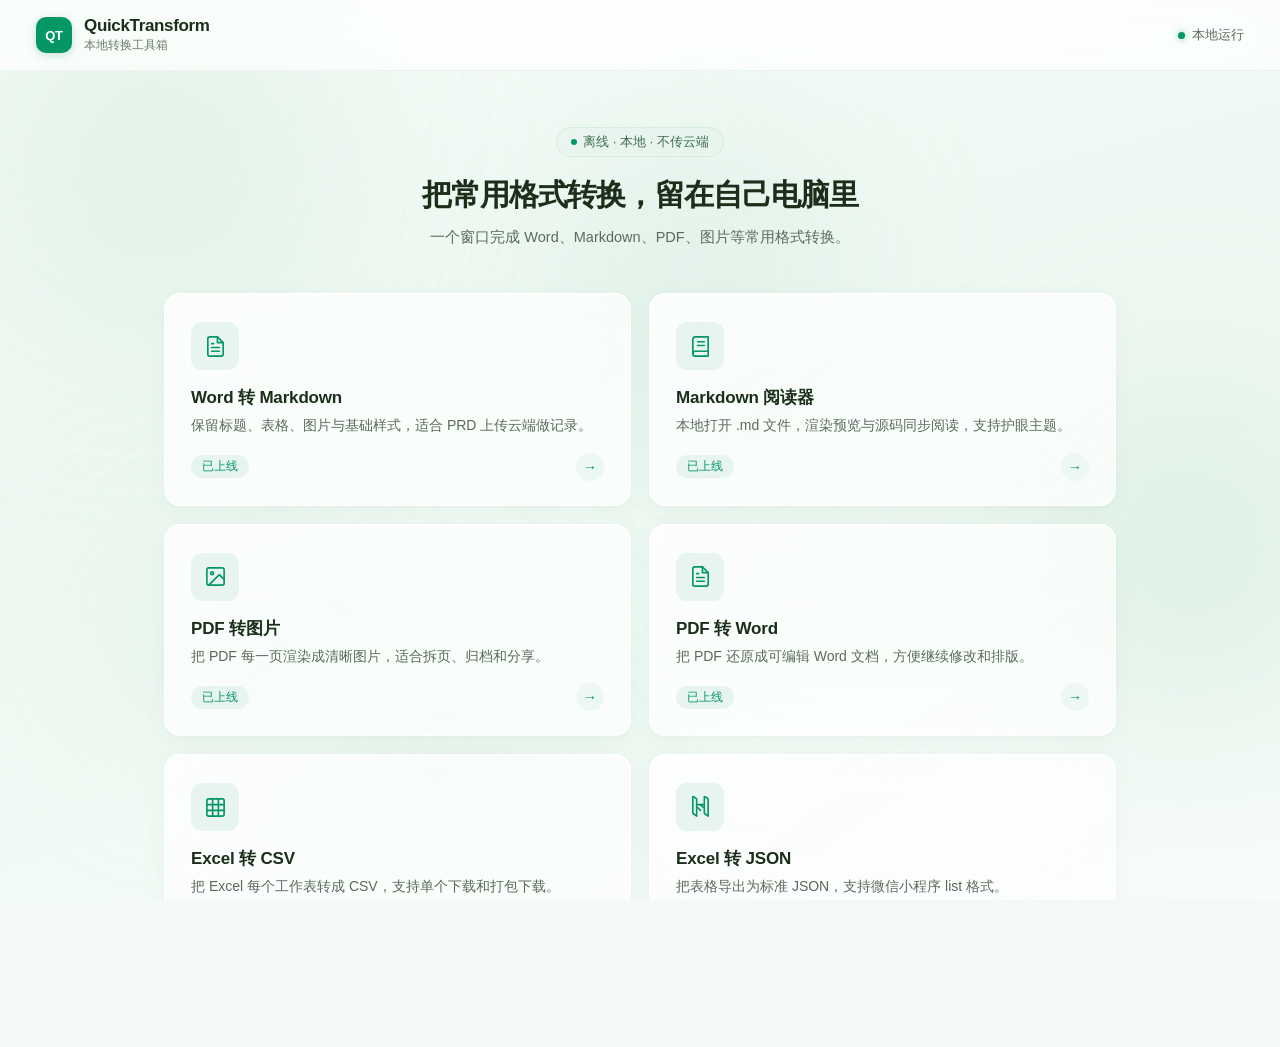
==== src/w2md/server/static/index.html @ 76bb180b "QuickTransform: Word/Excel/PDF 转 Markdown 工具箱（初始提交）" ====
<!doctype html>
<html lang="zh-CN">
<head>
  <meta charset="utf-8">
  <meta name="viewport" content="width=device-width, initial-scale=1">
  <title>QuickTransform - 本地转换工具箱</title>
  <link rel="stylesheet" href="home.css">
</head>
<body>
  <div class="fluid-bg" aria-hidden="true">
    <div class="fluid-blob blob-1"></div>
    <div class="fluid-blob blob-2"></div>
    <div class="fluid-blob blob-3"></div>
    <div class="fluid-blob blob-4"></div>
    <div class="fluid-blob blob-5"></div>
    <div class="fluid-blob blob-6"></div>
  </div>

  <div class="mouse-glow" id="mouseGlow"></div>

  <header class="header">
    <div class="logo-area">
      <div class="logo">QT</div>
      <div class="logo-text">
        <h1>QuickTransform</h1>
        <p>本地转换工具箱</p>
      </div>
    </div>
    <div class="status">
      <span class="status-dot"></span>
      本地运行
    </div>
  </header>

  <main class="main">
    <div class="hero">
      <div class="badge-row">
        <span class="dot"></span>
        离线 · 本地 · 不传云端
      </div>
      <h2>把常用格式转换，留在自己电脑里</h2>
      <p>一个窗口完成 Word、Markdown、PDF、图片等常用格式转换。</p>
    </div>

    <div class="cards">
      <a class="card" href="/word2md.html" data-card>
        <div class="ripple-container"></div>
        <div class="card-icon">
          <svg viewBox="0 0 24 24"><path d="M14 2H6a2 2 0 0 0-2 2v16a2 2 0 0 0 2 2h12a2 2 0 0 0 2-2V8z"/><polyline points="14 2 14 8 20 8"/><line x1="16" y1="13" x2="8" y2="13"/><line x1="16" y1="17" x2="8" y2="17"/><polyline points="10 9 9 9 8 9"/></svg>
        </div>
        <h3>Word 转 Markdown</h3>
        <p>保留标题、表格、图片与基础样式，适合 PRD 上传云端做记录。</p>
        <div class="card-footer">
          <span class="tag tag-live">已上线</span>
          <span class="card-arrow">→</span>
        </div>
      </a>

      <a class="card" href="/mdreader.html" data-card>
        <div class="ripple-container"></div>
        <div class="card-icon">
          <svg viewBox="0 0 24 24"><path d="M4 19.5A2.5 2.5 0 0 1 6.5 17H20"/><path d="M6.5 2H20v20H6.5A2.5 2.5 0 0 1 4 19.5v-15A2.5 2.5 0 0 1 6.5 2z"/><path d="M9 7h7"/><path d="M9 11h7"/></svg>
        </div>
        <h3>Markdown 阅读器</h3>
        <p>本地打开 .md 文件，渲染预览与源码同步阅读，支持护眼主题。</p>
        <div class="card-footer">
          <span class="tag tag-live">已上线</span>
          <span class="card-arrow">→</span>
        </div>
      </a>

      <a class="card" href="/pdf2image.html" data-card>
        <div class="ripple-container"></div>
        <div class="card-icon">
          <svg viewBox="0 0 24 24"><rect x="3" y="3" width="18" height="18" rx="2" ry="2"/><circle cx="8.5" cy="8.5" r="1.5"/><polyline points="21 15 16 10 5 21"/></svg>
        </div>
        <h3>PDF 转图片</h3>
        <p>把 PDF 每一页渲染成清晰图片，适合拆页、归档和分享。</p>
        <div class="card-footer">
          <span class="tag tag-live">已上线</span>
          <span class="card-arrow">→</span>
        </div>
      </a>

      <a class="card" href="/pdf2word.html" data-card>
        <div class="ripple-container"></div>
        <div class="card-icon">
          <svg viewBox="0 0 24 24"><path d="M14 2H6a2 2 0 0 0-2 2v16a2 2 0 0 0 2 2h12a2 2 0 0 0 2-2V8z"/><polyline points="14 2 14 8 20 8"/><line x1="16" y1="13" x2="8" y2="13"/><line x1="16" y1="17" x2="8" y2="17"/><polyline points="10 9 9 9 8 9"/></svg>
        </div>
        <h3>PDF 转 Word</h3>
        <p>把 PDF 还原成可编辑 Word 文档，方便继续修改和排版。</p>
        <div class="card-footer">
          <span class="tag tag-live">已上线</span>
          <span class="card-arrow">→</span>
        </div>
      </a>

      <a class="card" href="/excel2csv.html" data-card>
        <div class="ripple-container"></div>
        <div class="card-icon">
          <svg viewBox="0 0 24 24"><rect x="3" y="3" width="18" height="18" rx="2"/><line x1="3" y1="9" x2="21" y2="9"/><line x1="3" y1="15" x2="21" y2="15"/><line x1="9" y1="3" x2="9" y2="21"/><line x1="15" y1="3" x2="15" y2="21"/></svg>
        </div>
        <h3>Excel 转 CSV</h3>
        <p>把 Excel 每个工作表转成 CSV，支持单个下载和打包下载。</p>
        <div class="card-footer">
          <span class="tag tag-live">已上线</span>
          <span class="card-arrow">→</span>
        </div>
      </a>

      <a class="card" href="/excel2json.html" data-card>
        <div class="ripple-container"></div>
        <div class="card-icon">
          <svg viewBox="0 0 24 24"><path d="M8 3v18l-4-3V0z"/><path d="M20 3v18l-4-3V0z"/><path d="M12 15 9 12"/><path d="M9 9h6"/><path d="m12 9 3 3"/></svg>
        </div>
        <h3>Excel 转 JSON</h3>
        <p>把表格导出为标准 JSON，支持微信小程序 list 格式。</p>
        <div class="card-footer">
          <span class="tag tag-live">已上线</span>
          <span class="card-arrow">→</span>
        </div>
      </a>
    </div>
  </main>

  <script src="home.js"></script>
</body>
</html>
---- src/w2md/server/static/home.css ----
:root {
  --text-primary: #1a2e1a;
  --text-secondary: #5a6b5a;
  --accent: #049664;
  --accent-soft: #e8f5ee;
  --badge-live: #049664;
  --badge-plan: #7a8a7a;
}

* { margin: 0; padding: 0; box-sizing: border-box; }

html, body { height: 100%; overflow-x: hidden; }

body {
  min-height: 100vh;
  position: relative;
  background: #f4faf6;
  color: var(--text-primary);
  font-family: -apple-system, BlinkMacSystemFont, "Segoe UI", "PingFang SC", "Hiragino Sans GB", "Microsoft YaHei", sans-serif;
}

.fluid-bg {
  position: fixed;
  inset: 0;
  z-index: 0;
  overflow: hidden;
  pointer-events: none;
  background: linear-gradient(165deg, #f7fcf9 0%, #eef8f2 40%, #f2faf5 70%, #f8fcfa 100%);
}

.fluid-blob {
  position: absolute;
  border-radius: 50%;
  filter: blur(90px);
  opacity: 0.42;
  animation: float 16s ease-in-out infinite;
  will-change: transform;
}

.blob-1 { width: 560px; height: 560px; background: radial-gradient(circle, #b8e0c8 0%, transparent 70%); top: -15%; left: -10%; animation-duration: 20s; }
.blob-2 { width: 480px; height: 480px; background: radial-gradient(circle, #a8d8bc 0%, transparent 70%); top: 35%; right: -12%; animation-duration: 24s; animation-delay: -4s; }
.blob-3 { width: 420px; height: 420px; background: radial-gradient(circle, #c5e8d4 0%, transparent 70%); bottom: -10%; left: 20%; animation-duration: 18s; animation-delay: -7s; }
.blob-4 { width: 360px; height: 360px; background: radial-gradient(circle, #b0dcc8 0%, transparent 70%); top: 10%; left: 40%; animation-duration: 22s; animation-delay: -2s; }
.blob-5 { width: 300px; height: 300px; background: radial-gradient(circle, #d0edd8 0%, transparent 70%); bottom: 20%; right: 25%; animation-duration: 19s; animation-delay: -9s; }
.blob-6 { width: 280px; height: 280px; background: radial-gradient(circle, #c0e4d0 0%, transparent 70%); top: 55%; left: 5%; animation-duration: 21s; animation-delay: -6s; }

@keyframes float {
  0%, 100% { transform: translate(0, 0) scale(1); }
  20% { transform: translate(50px, -40px) scale(1.1); }
  40% { transform: translate(-30px, 60px) scale(0.92); }
  60% { transform: translate(40px, 30px) scale(1.06); }
  80% { transform: translate(-50px, -20px) scale(0.97); }
}

.mouse-glow {
  position: fixed;
  width: 420px;
  height: 420px;
  border-radius: 50%;
  background: radial-gradient(circle, rgba(160, 210, 180, 0.25) 0%, transparent 70%);
  pointer-events: none;
  z-index: 1;
  transform: translate(-50%, -50%);
  transition: opacity 0.4s ease;
  opacity: 0;
  filter: blur(50px);
  will-change: left, top;
}

.mouse-glow.active { opacity: 1; }

.header {
  position: relative;
  z-index: 10;
  display: flex;
  align-items: center;
  justify-content: space-between;
  padding: 16px 36px;
  background: rgba(255, 255, 255, 0.72);
  backdrop-filter: blur(20px) saturate(1.3);
  -webkit-backdrop-filter: blur(20px) saturate(1.3);
  border-bottom: 1px solid rgba(230, 240, 235, 0.8);
}

.logo-area { display: flex; align-items: center; gap: 12px; }
.logo {
  width: 36px;
  height: 36px;
  border-radius: 10px;
  background: var(--accent);
  display: flex;
  align-items: center;
  justify-content: center;
  color: white;
  font-weight: 700;
  font-size: 13px;
  letter-spacing: -0.02em;
  box-shadow: 0 2px 8px rgba(45, 138, 94, 0.25);
}
.logo-text h1 { font-size: 17px; font-weight: 600; color: #1a2e1a; letter-spacing: -0.02em; line-height: 1.2; }
.logo-text p { font-size: 12px; color: #6a7a6a; margin-top: 1px; }

.status { display: flex; align-items: center; gap: 7px; font-size: 13px; color: #5a6b5a; }
.status-dot { width: 7px; height: 7px; background: var(--accent); border-radius: 50%; box-shadow: 0 0 6px rgba(4, 150, 100, 0.5); animation: pulse 2s ease-in-out infinite; }

@keyframes pulse {
  0%, 100% { opacity: 1; transform: scale(1); }
  50% { opacity: 0.65; transform: scale(1.2); }
}

.main { position: relative; z-index: 5; max-width: 1000px; margin: 0 auto; padding: 56px 24px 80px; }

.hero { text-align: center; margin-bottom: 44px; }
.badge-row {
  display: inline-flex;
  align-items: center;
  gap: 6px;
  padding: 5px 14px;
  border: 1px solid rgba(200, 230, 210, 0.6);
  border-radius: 999px;
  background: rgba(232, 245, 238, 0.85);
  backdrop-filter: blur(8px);
  -webkit-backdrop-filter: blur(8px);
  color: #3d6b4f;
  font-size: 13px;
  margin-bottom: 18px;
}
.badge-row .dot { width: 6px; height: 6px; background: var(--accent); border-radius: 50%; }
.hero h2 { font-size: 30px; font-weight: 700; color: #1a2e1a; letter-spacing: -0.03em; line-height: 1.35; margin-bottom: 10px; }
.hero p { font-size: 14.5px; color: #5a6b5a; line-height: 1.6; }

.cards { display: grid; grid-template-columns: 1fr 1fr; gap: 18px; }

.card {
  position: relative;
  display: flex;
  flex-direction: column;
  padding: 28px 26px 24px;
  border: 1px solid rgba(255, 255, 255, 0.9);
  border-radius: 16px;
  background: rgba(255, 255, 255, 0.72);
  backdrop-filter: blur(28px) saturate(1.35);
  -webkit-backdrop-filter: blur(28px) saturate(1.35);
  box-shadow: 0 4px 20px rgba(80, 120, 100, 0.05), 0 1px 4px rgba(0, 0, 0, 0.03), inset 0 1px 0 rgba(255, 255, 255, 0.95);
  color: var(--text-primary);
  text-decoration: none;
  overflow: hidden;
  cursor: pointer;
  transition: transform 0.32s cubic-bezier(0.22, 1, 0.36, 1), box-shadow 0.32s ease, border-color 0.25s ease, background 0.25s ease;
}

.card::after {
  content: "";
  position: absolute;
  inset: 0;
  border-radius: 16px;
  border-top: 2.5px solid #049664;
  opacity: 0;
  transition: opacity 0.25s ease;
  pointer-events: none;
}

.card:hover::after { opacity: 1; }

.card::before {
  content: "";
  position: absolute;
  inset: 0;
  border-radius: 16px;
  background: linear-gradient(145deg, rgba(255, 255, 255, 0.65) 0%, transparent 40%, transparent 70%, rgba(255, 255, 255, 0.15) 100%);
  pointer-events: none;
  opacity: 0.75;
  transition: opacity 0.3s ease;
}

.card:hover {
  transform: translateY(-3px);
  background: rgba(255, 255, 255, 0.85);
  border-color: rgba(255, 255, 255, 1);
  box-shadow: 0 16px 40px rgba(80, 120, 100, 0.11), 0 3px 9px rgba(0, 0, 0, 0.045), inset 0 1px 0 rgba(255, 255, 255, 1);
}
.card:hover::before { opacity: 1; }

.ripple-container { position: absolute; inset: 0; border-radius: 16px; overflow: hidden; pointer-events: none; z-index: 1; }
.ripple {
  position: absolute;
  border-radius: 50%;
  background: radial-gradient(circle, rgba(180, 220, 195, 0.55) 0%, rgba(200, 230, 210, 0.25) 50%, transparent 70%);
  transform: scale(0);
  animation: ripple-anim 0.75s ease-out forwards;
  pointer-events: none;
}

@keyframes ripple-anim { to { transform: scale(4.2); opacity: 0; } }

.card-icon {
  position: relative;
  z-index: 2;
  width: 48px;
  height: 48px;
  display: flex;
  align-items: center;
  justify-content: center;
  margin-bottom: 16px;
  border-radius: 11px;
  background: #e8f5ee;
}
.card-icon svg { width: 23px; height: 23px; stroke: var(--accent); fill: none; stroke-width: 1.7; stroke-linecap: round; stroke-linejoin: round; }

.card h3 { position: relative; z-index: 2; margin: 0 0 6px; font-size: 17px; font-weight: 600; color: #1a2e1a; letter-spacing: -0.01em; }
.card p { position: relative; z-index: 2; flex: 1; margin: 0 0 16px; font-size: 14px; color: #5a6b5a; line-height: 1.55; }

.card-footer { position: relative; z-index: 2; display: flex; align-items: center; justify-content: space-between; }
.tag { display: inline-block; padding: 3px 11px; border-radius: 999px; font-size: 12px; font-weight: 500; }
.tag-live { background: #e8f5ee; color: var(--accent); }
.tag-plan { background: #eef0ee; color: #7a8a7a; }

.card-arrow {
  width: 28px;
  height: 28px;
  display: flex;
  align-items: center;
  justify-content: center;
  border-radius: 50%;
  background: rgba(232, 245, 238, 0.7);
  color: var(--accent);
  font-size: 14px;
  transition: background 0.25s ease, transform 0.25s ease;
}
.card:hover .card-arrow { background: #e0f0e6; transform: translateX(2px); }

@media (max-width: 640px) {
  .cards { grid-template-columns: 1fr; }
  .hero h2 { font-size: 24px; }
  .header { padding: 14px 20px; }
  .main { padding: 36px 16px 60px; }
}
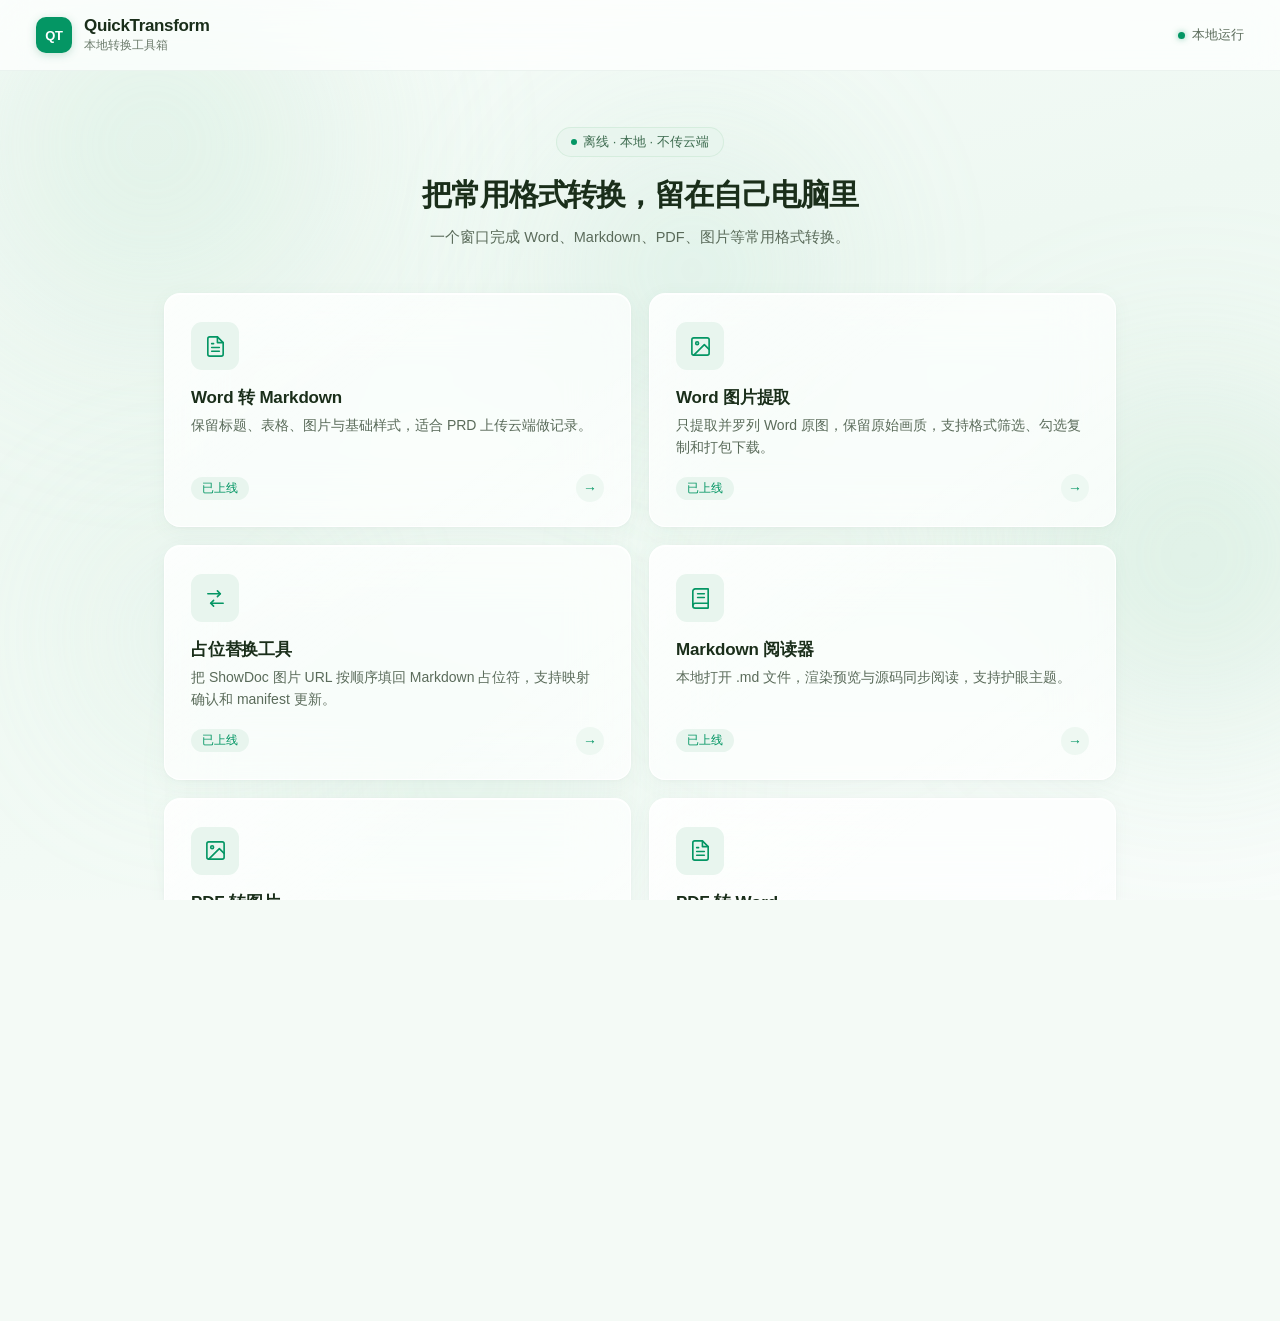
==== commit 4d9ff665: "feat: 新增 Word 图片提取与占位替换工具，完善标题层级识别 - 按正文顺序提取 DOCX 原图，生成 ShowDoc 占位符和 manifest - 新增独立 Word 图片提取页面，支持格" ====
--- a/src/w2md/server/static/index.html
+++ b/src/w2md/server/static/index.html
@@ -4,6 +4,7 @@
   <meta charset="utf-8">
   <meta name="viewport" content="width=device-width, initial-scale=1">
   <title>QuickTransform - 本地转换工具箱</title>
+  <link rel="icon" type="image/svg+xml" href="/favicon.svg">
   <link rel="stylesheet" href="home.css">
 </head>
 <body>
@@ -50,6 +51,32 @@
         </div>
         <h3>Word 转 Markdown</h3>
         <p>保留标题、表格、图片与基础样式，适合 PRD 上传云端做记录。</p>
+        <div class="card-footer">
+          <span class="tag tag-live">已上线</span>
+          <span class="card-arrow">→</span>
+        </div>
+      </a>
+
+      <a class="card" href="/word2image.html" data-card>
+        <div class="ripple-container"></div>
+        <div class="card-icon">
+          <svg viewBox="0 0 24 24"><rect x="3" y="3" width="18" height="18" rx="2" ry="2"/><circle cx="8.5" cy="8.5" r="1.5"/><polyline points="21 15 16 10 5 21"/></svg>
+        </div>
+        <h3>Word 图片提取</h3>
+        <p>只提取并罗列 Word 原图，保留原始画质，支持格式筛选、勾选复制和打包下载。</p>
+        <div class="card-footer">
+          <span class="tag tag-live">已上线</span>
+          <span class="card-arrow">→</span>
+        </div>
+      </a>
+
+      <a class="card" href="/placeholder_replace.html" data-card>
+        <div class="ripple-container"></div>
+        <div class="card-icon">
+          <svg viewBox="0 0 24 24"><path d="M4 7h13"/><polyline points="14 4 17 7 14 10"/><path d="M20 17H7"/><polyline points="10 14 7 17 10 20"/></svg>
+        </div>
+        <h3>占位替换工具</h3>
+        <p>把 ShowDoc 图片 URL 按顺序填回 Markdown 占位符，支持映射确认和 manifest 更新。</p>
         <div class="card-footer">
           <span class="tag tag-live">已上线</span>
           <span class="card-arrow">→</span>
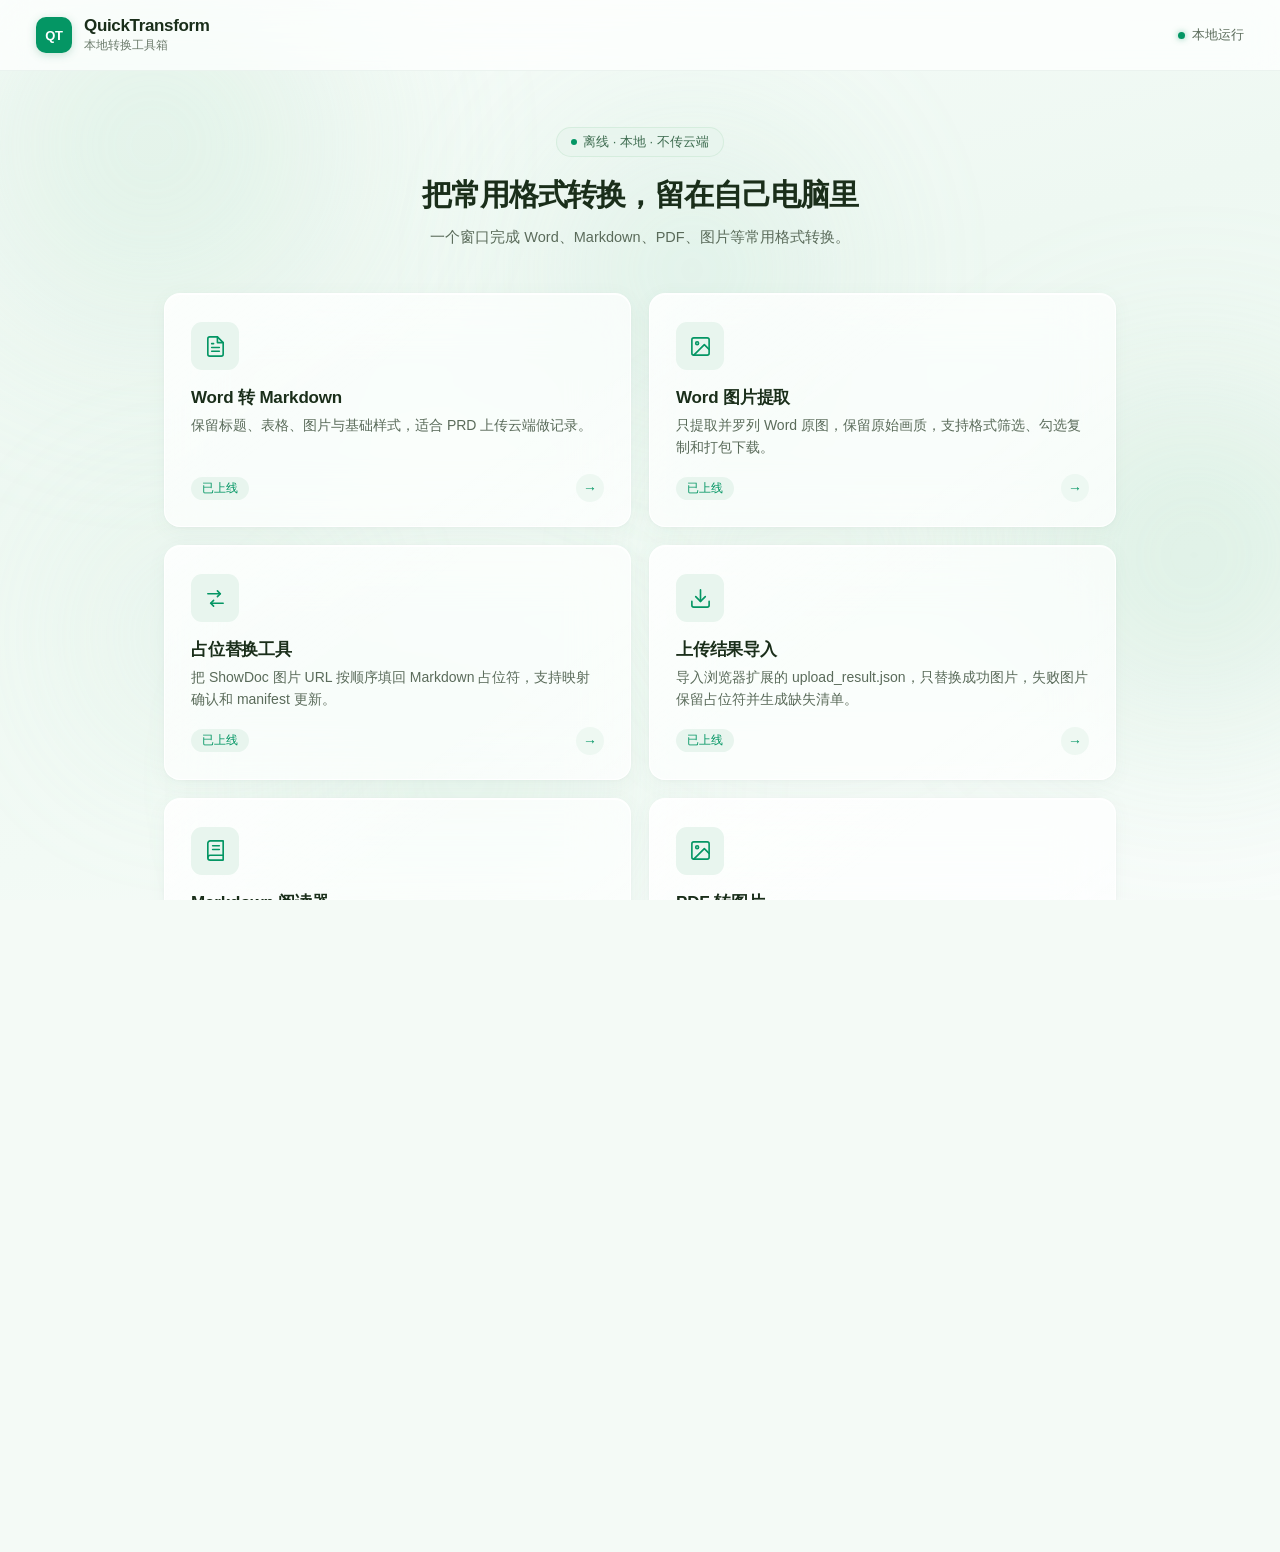
==== commit a5bb2bf8: "feat: 图片兼容性预检与上传结果导入 - 图片按正文顺序保存到 assets/original 与 assets/upload，记录 source/upload 双哈希 - 增加 supporte" ====
--- a/src/w2md/server/static/index.html
+++ b/src/w2md/server/static/index.html
@@ -83,6 +83,19 @@
         </div>
       </a>
 
+      <a class="card" href="/upload_result.html" data-card>
+        <div class="ripple-container"></div>
+        <div class="card-icon">
+          <svg viewBox="0 0 24 24"><path d="M21 15v4a2 2 0 0 1-2 2H5a2 2 0 0 1-2-2v-4"/><polyline points="7 10 12 15 17 10"/><line x1="12" y1="15" x2="12" y2="3"/></svg>
+        </div>
+        <h3>上传结果导入</h3>
+        <p>导入浏览器扩展的 upload_result.json，只替换成功图片，失败图片保留占位符并生成缺失清单。</p>
+        <div class="card-footer">
+          <span class="tag tag-live">已上线</span>
+          <span class="card-arrow">→</span>
+        </div>
+      </a>
+
       <a class="card" href="/mdreader.html" data-card>
         <div class="ripple-container"></div>
         <div class="card-icon">
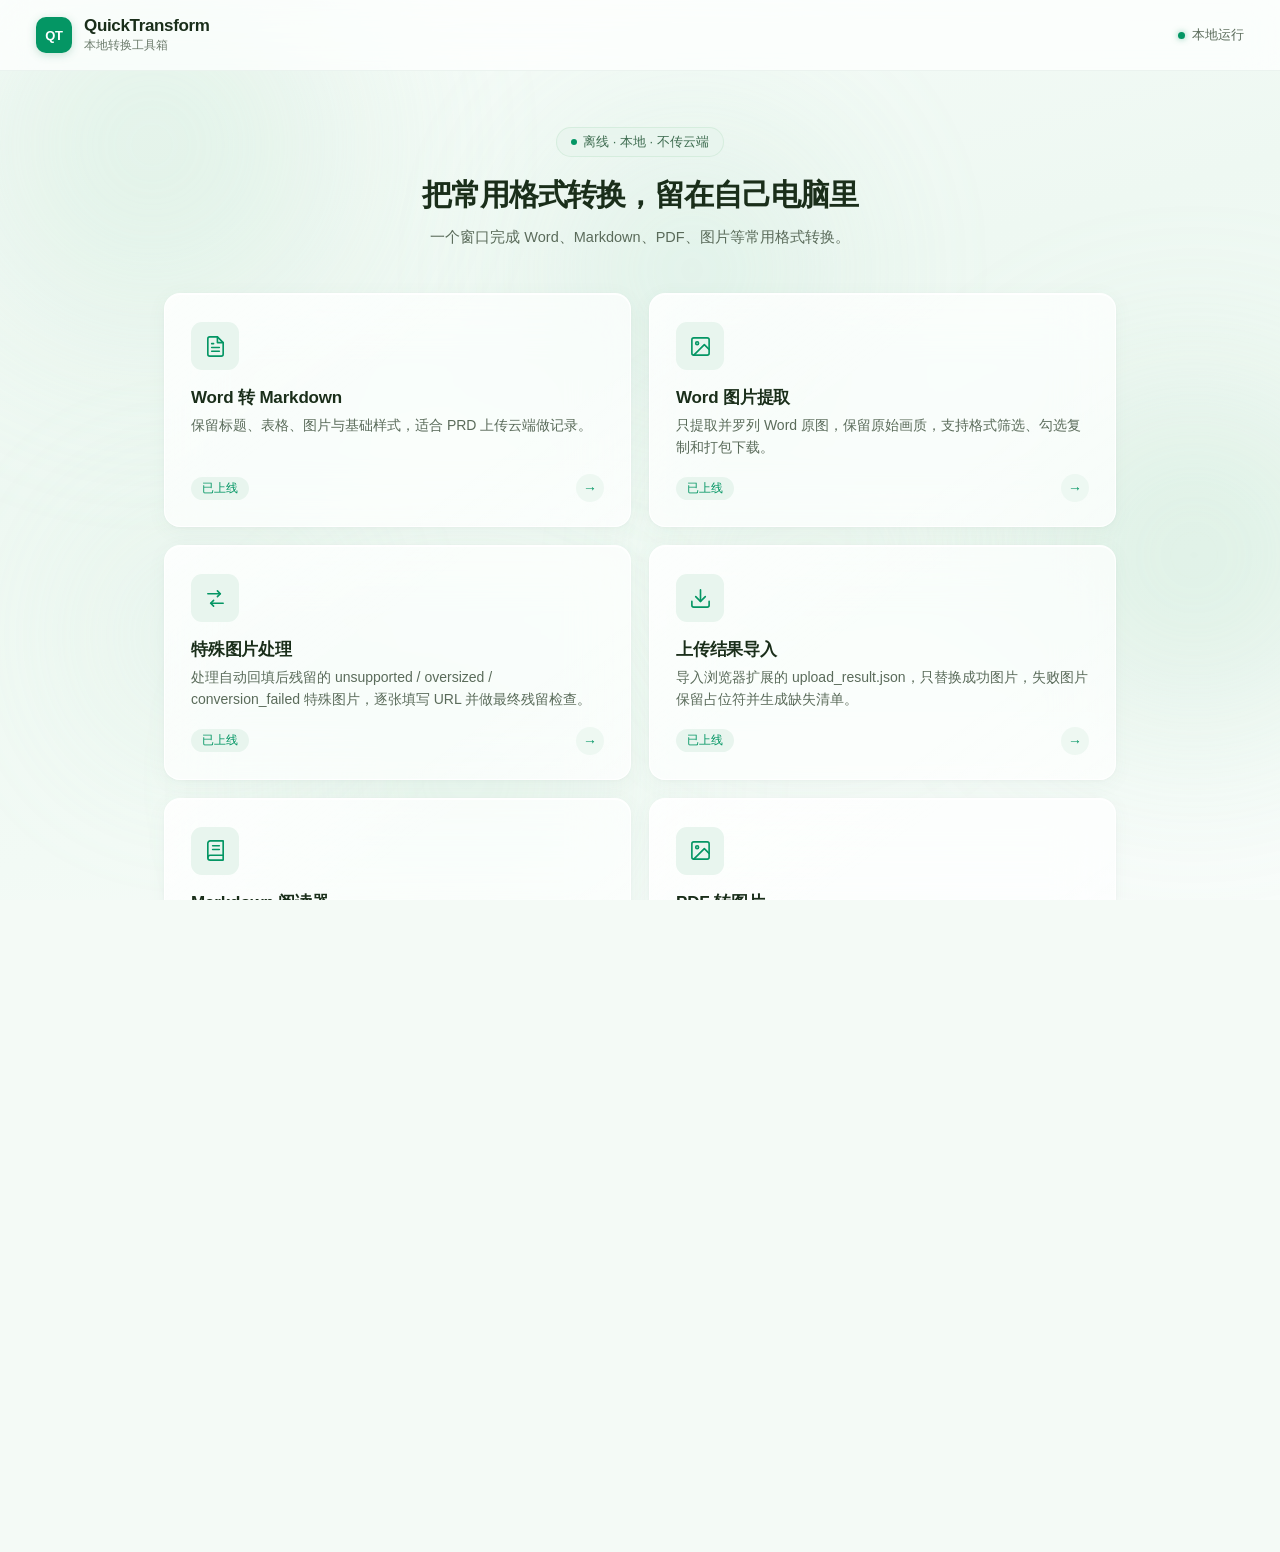
==== commit 4d69afc5: "feat: 特殊图片处理与检查，支持拖拽上传 - 用「特殊图片处理」替换旧的通用占位符替换工具 - 页面左侧显示 Markdown，右侧列出 manifest 中的特殊图片 - 点击条目定位并高亮对应" ====
--- a/src/w2md/server/static/index.html
+++ b/src/w2md/server/static/index.html
@@ -70,13 +70,13 @@
         </div>
       </a>
 
-      <a class="card" href="/placeholder_replace.html" data-card>
+      <a class="card" href="/special_images.html" data-card>
         <div class="ripple-container"></div>
         <div class="card-icon">
           <svg viewBox="0 0 24 24"><path d="M4 7h13"/><polyline points="14 4 17 7 14 10"/><path d="M20 17H7"/><polyline points="10 14 7 17 10 20"/></svg>
         </div>
-        <h3>占位替换工具</h3>
-        <p>把 ShowDoc 图片 URL 按顺序填回 Markdown 占位符，支持映射确认和 manifest 更新。</p>
+        <h3>特殊图片处理</h3>
+        <p>处理自动回填后残留的 unsupported / oversized / conversion_failed 特殊图片，逐张填写 URL 并做最终残留检查。</p>
         <div class="card-footer">
           <span class="tag tag-live">已上线</span>
           <span class="card-arrow">→</span>
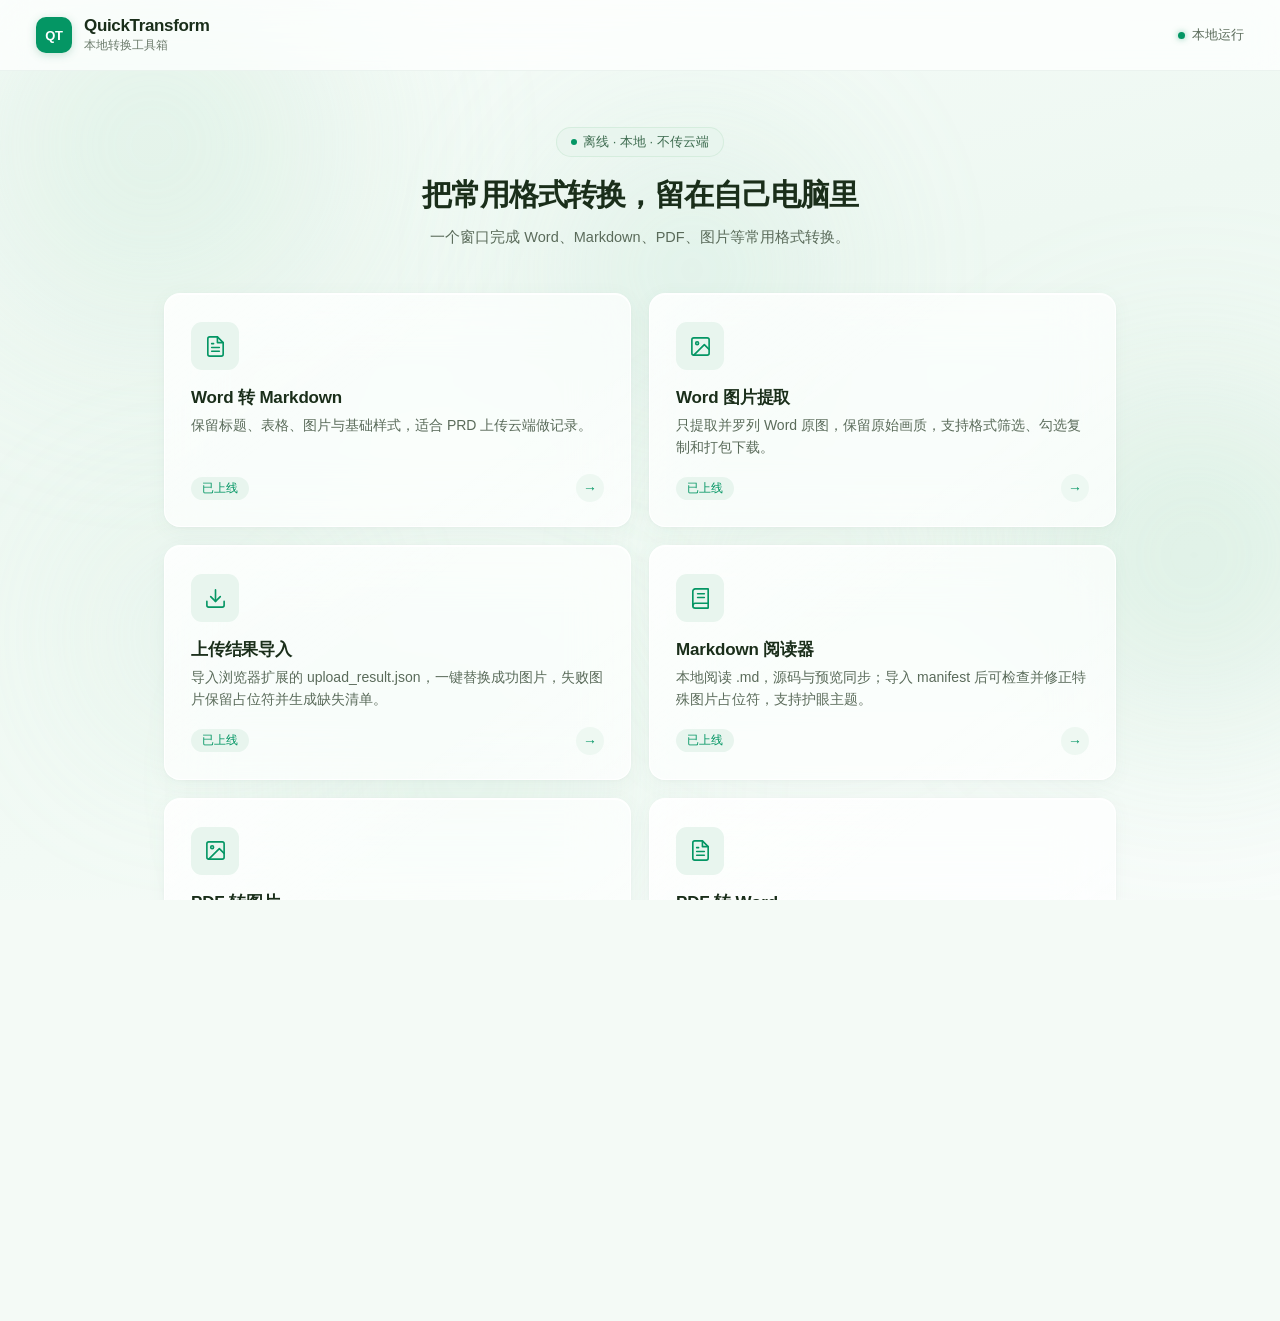
==== commit 1525061e: "feat: 优化图片提取与上传导入体验，合并特殊图片检查到 Markdown 阅读器" ====
--- a/src/w2md/server/static/index.html
+++ b/src/w2md/server/static/index.html
@@ -70,26 +70,13 @@
         </div>
       </a>
 
-      <a class="card" href="/special_images.html" data-card>
-        <div class="ripple-container"></div>
-        <div class="card-icon">
-          <svg viewBox="0 0 24 24"><path d="M4 7h13"/><polyline points="14 4 17 7 14 10"/><path d="M20 17H7"/><polyline points="10 14 7 17 10 20"/></svg>
-        </div>
-        <h3>特殊图片处理</h3>
-        <p>处理自动回填后残留的 unsupported / oversized / conversion_failed 特殊图片，逐张填写 URL 并做最终残留检查。</p>
-        <div class="card-footer">
-          <span class="tag tag-live">已上线</span>
-          <span class="card-arrow">→</span>
-        </div>
-      </a>
-
       <a class="card" href="/upload_result.html" data-card>
         <div class="ripple-container"></div>
         <div class="card-icon">
           <svg viewBox="0 0 24 24"><path d="M21 15v4a2 2 0 0 1-2 2H5a2 2 0 0 1-2-2v-4"/><polyline points="7 10 12 15 17 10"/><line x1="12" y1="15" x2="12" y2="3"/></svg>
         </div>
         <h3>上传结果导入</h3>
-        <p>导入浏览器扩展的 upload_result.json，只替换成功图片，失败图片保留占位符并生成缺失清单。</p>
+        <p>导入浏览器扩展的 upload_result.json，一键替换成功图片，失败图片保留占位符并生成缺失清单。</p>
         <div class="card-footer">
           <span class="tag tag-live">已上线</span>
           <span class="card-arrow">→</span>
@@ -102,7 +89,7 @@
           <svg viewBox="0 0 24 24"><path d="M4 19.5A2.5 2.5 0 0 1 6.5 17H20"/><path d="M6.5 2H20v20H6.5A2.5 2.5 0 0 1 4 19.5v-15A2.5 2.5 0 0 1 6.5 2z"/><path d="M9 7h7"/><path d="M9 11h7"/></svg>
         </div>
         <h3>Markdown 阅读器</h3>
-        <p>本地打开 .md 文件，渲染预览与源码同步阅读，支持护眼主题。</p>
+        <p>本地阅读 .md，源码与预览同步；导入 manifest 后可检查并修正特殊图片占位符，支持护眼主题。</p>
         <div class="card-footer">
           <span class="tag tag-live">已上线</span>
           <span class="card-arrow">→</span>
